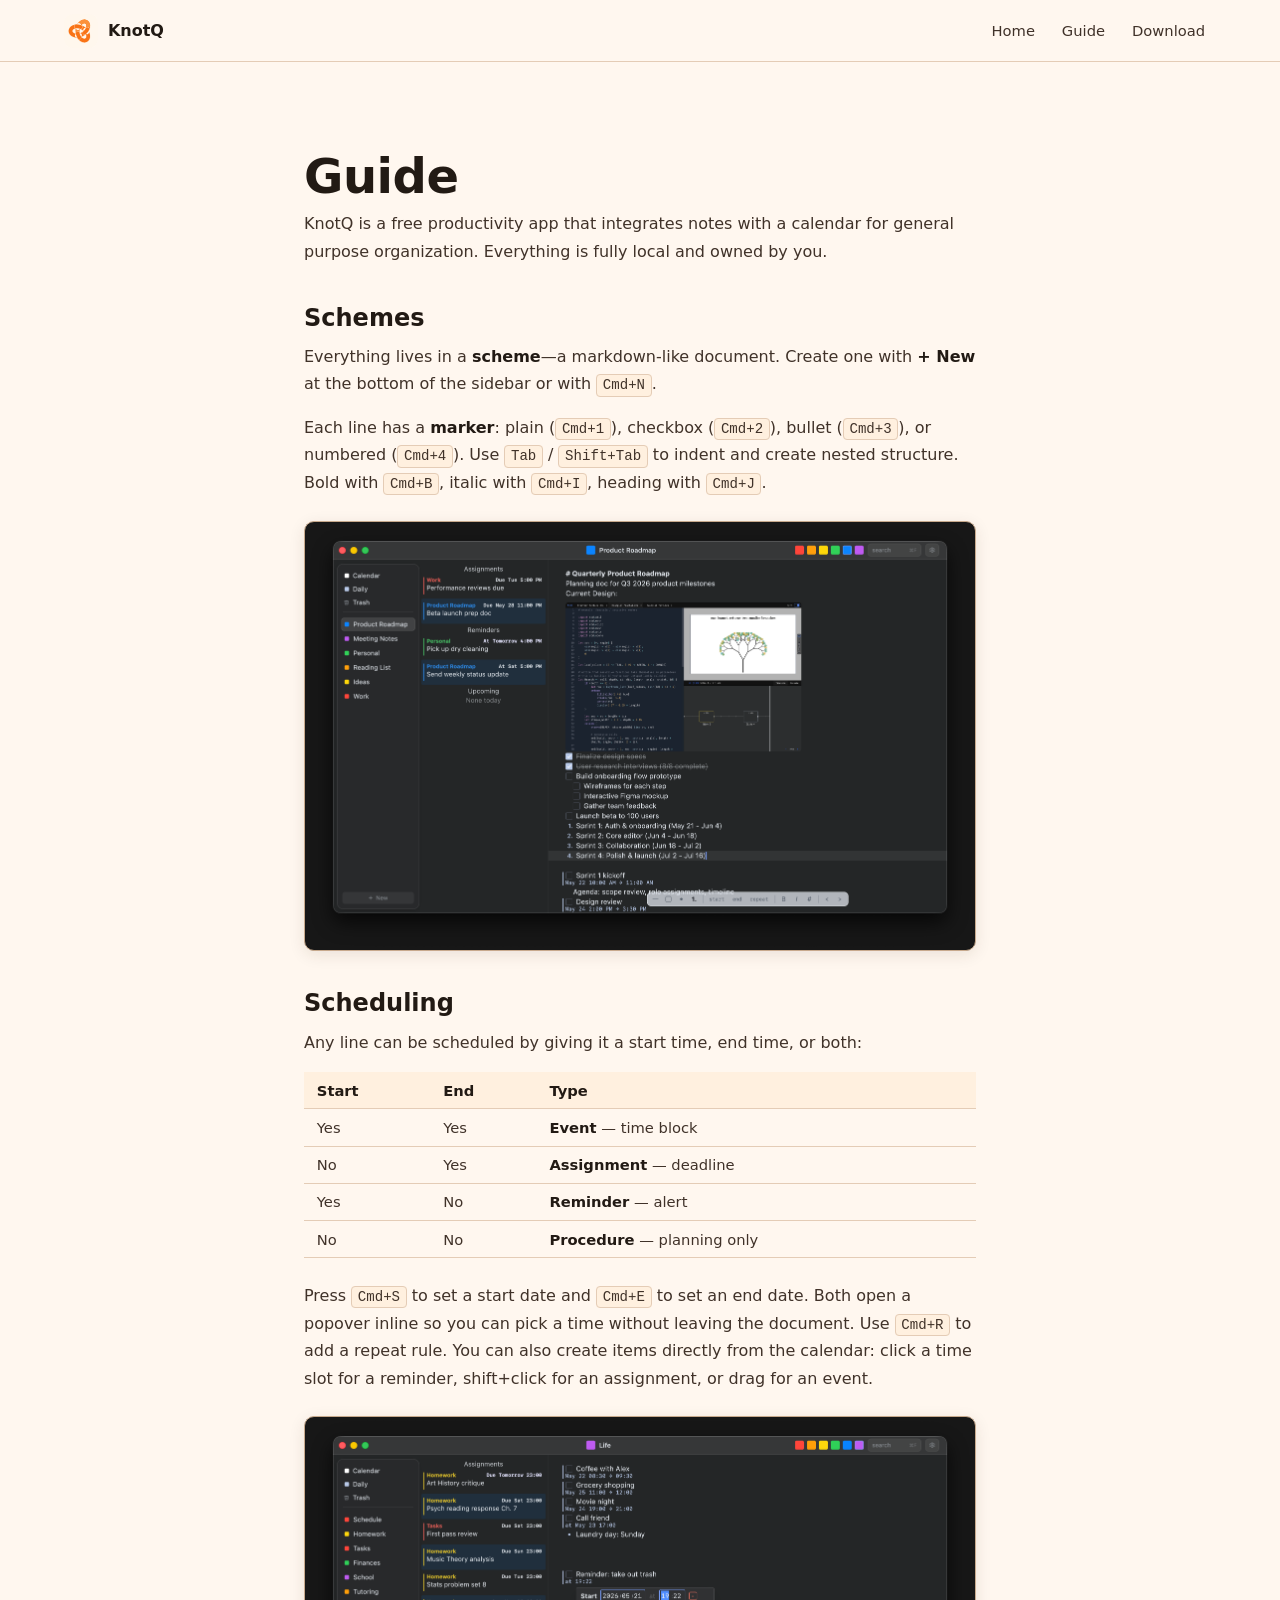
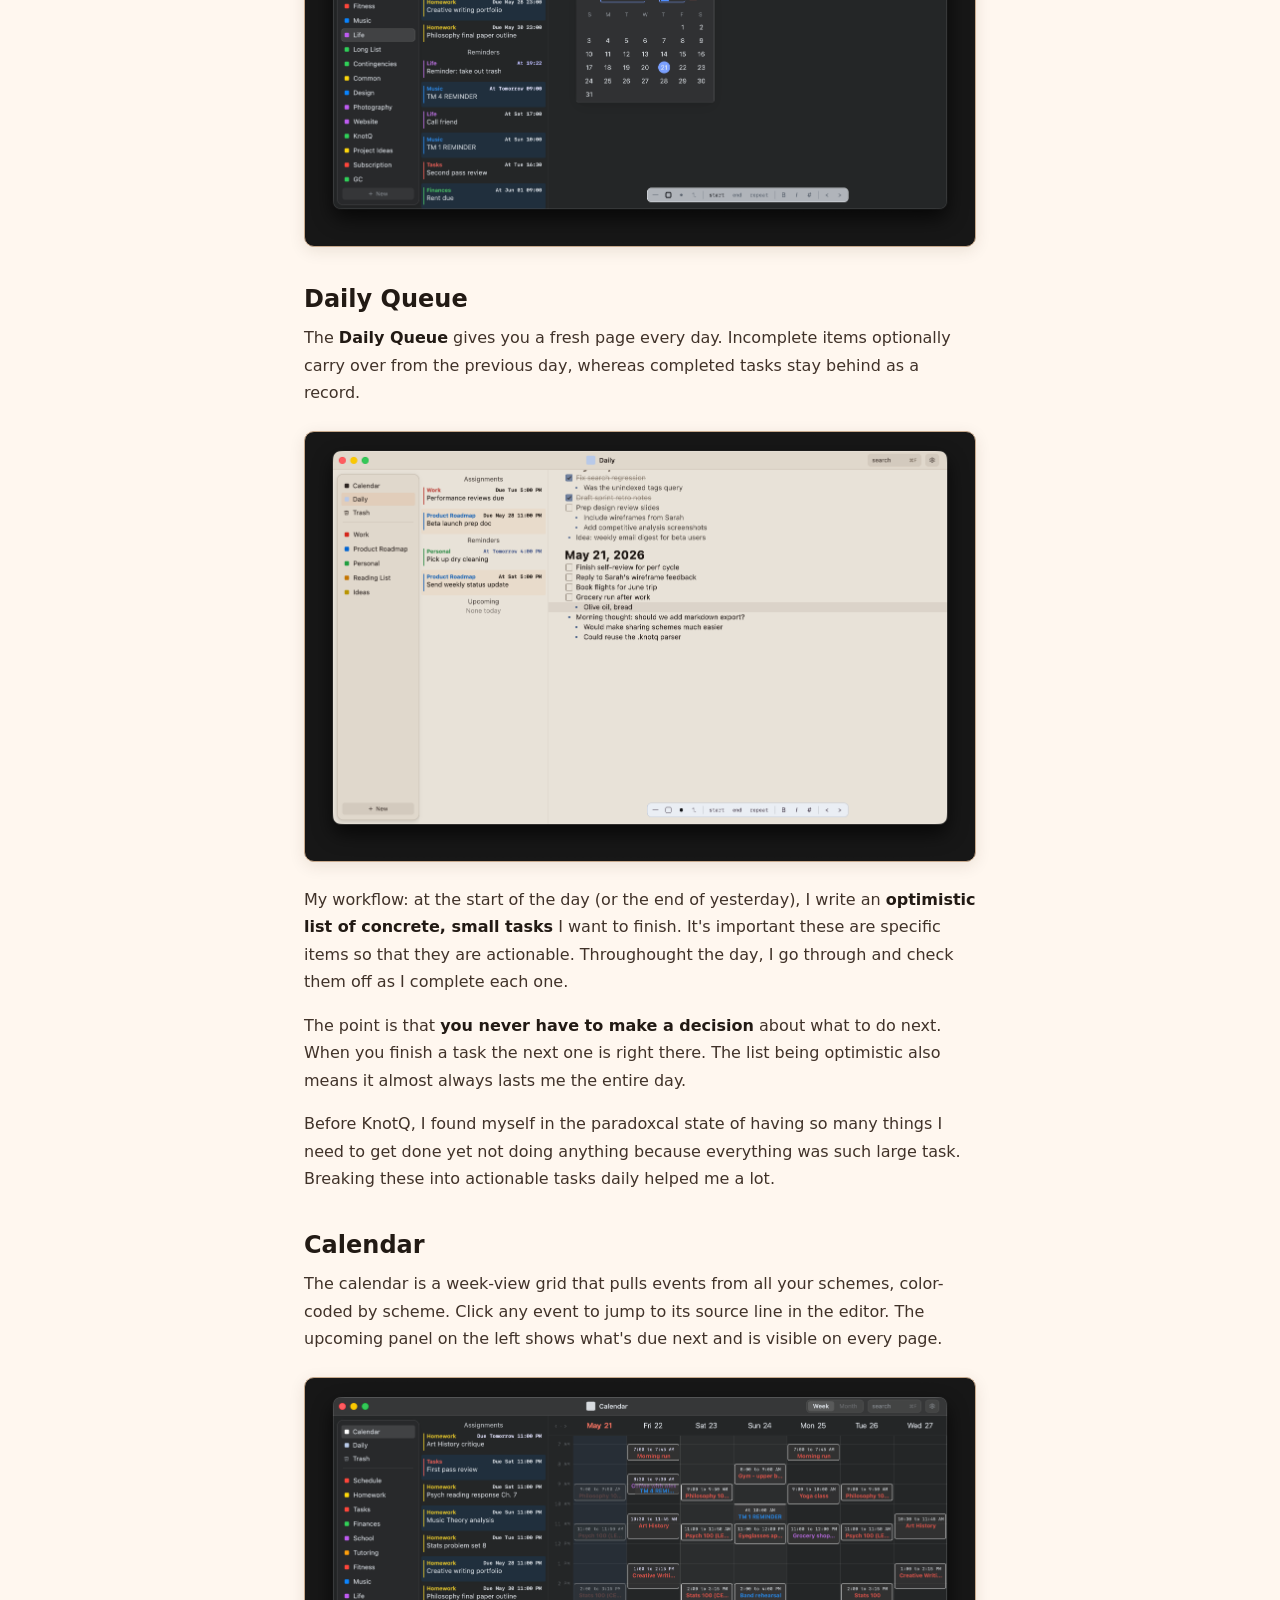
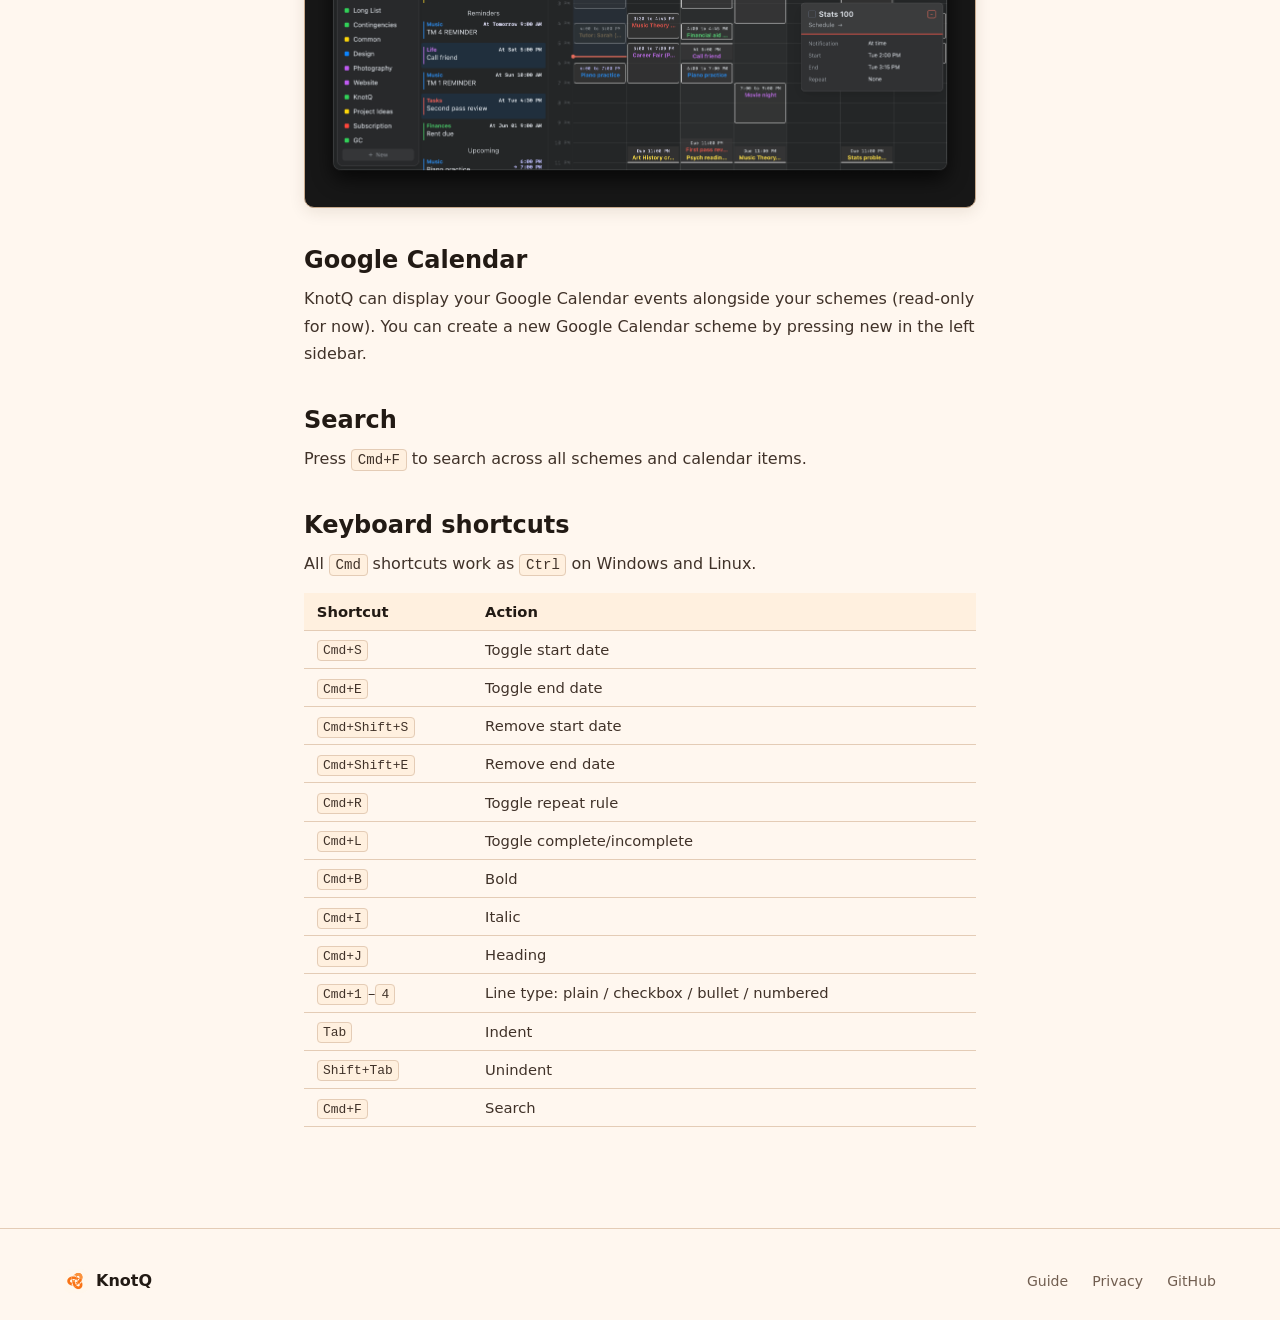
==== guide.html @ 52857f4e "bump privacy" ====
<!doctype html>
<html lang="en">
    <head>
        <meta charset="utf-8">
        <meta name="viewport" content="width=device-width, initial-scale=1">
        <meta name="description" content="Learn how to use KnotQ — schemes, scheduling, the Daily Queue, and workflows that keep you productive.">
        <title>Guide &mdash; KnotQ</title>
        <link rel="icon" type="image/svg+xml" href="/img/knotq-logo.svg">
        <link rel="apple-touch-icon" href="/img/knotq-icon.png">
        <link rel="stylesheet" href="/css/site.css">
    </head>
    <body>
        <header class="topbar">
            <a class="brand" href="/">
                <img src="/img/knotq-logo.svg" alt="">
                <span>KnotQ</span>
            </a>
            <nav class="top-links" aria-label="primary">
                <a href="/">Home</a>
                <a href="/guide.html">Guide</a>
                <a href="/#download">Download</a>
            </nav>
        </header>

        <main class="page-content">
            <h1>Guide</h1>

            <p>KnotQ is a free productivity app that integrates notes with a calendar for general purpose organization. Everything is fully local and owned by you.</p>

            <!-- ─── Schemes ─── -->
            <h2>Schemes</h2>
            <p>Everything lives in a <strong>scheme</strong>&mdash;a markdown-like document. Create one with <strong>+ New</strong> at the bottom of the sidebar or with <code>Cmd+N</code>.</p>
            <p>Each line has a <strong>marker</strong>: plain (<code>Cmd+1</code>), checkbox (<code>Cmd+2</code>), bullet (<code>Cmd+3</code>), or numbered (<code>Cmd+4</code>). Use <code>Tab</code> / <code>Shift+Tab</code> to indent and create nested structure. Bold with <code>Cmd+B</code>, italic with <code>Cmd+I</code>, heading with <code>Cmd+J</code>.</p>

            <div class="guide-screenshot">
                <img src="/img/knotq-editor.png" alt="KnotQ scheme editor showing a document with headings, checkboxes, and nested items.">
            </div>

            <!-- ─── Scheduling ─── -->
            <h2>Scheduling</h2>
            <p>Any line can be scheduled by giving it a start time, end time, or both:</p>

            <table class="task-type-table">
                <thead>
                    <tr><th>Start</th><th>End</th><th>Type</th></tr>
                </thead>
                <tbody>
                    <tr><td>Yes</td><td>Yes</td><td><strong>Event</strong> &mdash; time block</td></tr>
                    <tr><td>No</td><td>Yes</td><td><strong>Assignment</strong> &mdash; deadline</td></tr>
                    <tr><td>Yes</td><td>No</td><td><strong>Reminder</strong> &mdash; alert</td></tr>
                    <tr><td>No</td><td>No</td><td><strong>Procedure</strong> &mdash; planning only</td></tr>
                </tbody>
            </table>

            <p>Press <code>Cmd+S</code> to set a start date and <code>Cmd+E</code> to set an end date. Both open a popover inline so you can pick a time without leaving the document. Use <code>Cmd+R</code> to add a repeat rule. You can also create items directly from the calendar: click a time slot for a reminder, shift+click for an assignment, or drag for an event.</p>

            <div class="guide-screenshot">
                <img src="/img/knotq-date-picker.png" alt="KnotQ date picker popover open on a line in the scheme editor.">
            </div>

            <!-- ─── Daily Queue ─── -->
            <h2>Daily Queue</h2>
            <p>The <strong>Daily Queue</strong> gives you a fresh page every day. Incomplete items optionally carry over from the previous day, whereas completed tasks stay behind as a record.</p>

            <div class="guide-screenshot">
                <img src="/img/knotq-daily.png" alt="KnotQ Daily Queue showing today's task list with carried-over items from yesterday.">
            </div>

            <p>My workflow: at the start of the day (or the end of yesterday), I write an <strong>optimistic list of concrete, small tasks</strong> I want to finish. It's important these are specific items so that they are actionable. Throughought the day, I go through and check them off as I complete each one.</p>

            <p>The point is that <strong>you never have to make a decision</strong> about what to do next. When you finish a task the next one is right there. The list being optimistic also means it almost always lasts me the entire day.
            </p>

            <p> Before KnotQ, I found myself in the paradoxcal state of having so many things I need to get done yet not doing anything because everything was such large task. Breaking these into actionable tasks daily helped me a lot. </p>

            <!-- ─── Calendar ─── -->
            <h2>Calendar</h2>
            <p>The calendar is a week-view grid that pulls events from all your schemes, color-coded by scheme. Click any event to jump to its source line in the editor. The upcoming panel on the left shows what's due next and is visible on every page.</p>

            <div class="guide-screenshot">
                <img src="/img/knotq-calendar.png" alt="KnotQ weekly calendar with events, assignments, and reminders from multiple schemes.">
            </div>


            <!-- ─── Google Calendar ─── -->
            <h2>Google Calendar</h2>
            <p>KnotQ can display your Google Calendar events alongside your schemes (read-only for now). You can create a new Google Calendar scheme by pressing new in the left sidebar.</p>

            <!-- ─── Search ─── -->
            <h2>Search</h2>
            <p>Press <code>Cmd+F</code> to search across all schemes and calendar items.</p>

            <!-- ─── Keyboard shortcuts ─── -->
            <h2>Keyboard shortcuts</h2>
            <p>All <code>Cmd</code> shortcuts work as <code>Ctrl</code> on Windows and Linux.</p>
            <table class="task-type-table">
                <thead>
                    <tr><th>Shortcut</th><th>Action</th></tr>
                </thead>
                <tbody>
                    <tr><td><code>Cmd+S</code></td><td>Toggle start date</td></tr>
                    <tr><td><code>Cmd+E</code></td><td>Toggle end date</td></tr>
                    <tr><td><code>Cmd+Shift+S</code></td><td>Remove start date</td></tr>
                    <tr><td><code>Cmd+Shift+E</code></td><td>Remove end date</td></tr>
                    <tr><td><code>Cmd+R</code></td><td>Toggle repeat rule</td></tr>
                    <tr><td><code>Cmd+L</code></td><td>Toggle complete/incomplete</td></tr>
                    <tr><td><code>Cmd+B</code></td><td>Bold</td></tr>
                    <tr><td><code>Cmd+I</code></td><td>Italic</td></tr>
                    <tr><td><code>Cmd+J</code></td><td>Heading</td></tr>
                    <tr><td><code>Cmd+1</code>&ndash;<code>4</code></td><td>Line type: plain / checkbox / bullet / numbered</td></tr>
                    <tr><td><code>Tab</code></td><td>Indent</td></tr>
                    <tr><td><code>Shift+Tab</code></td><td>Unindent</td></tr>
                    <tr><td><code>Cmd+F</code></td><td>Search</td></tr>
                </tbody>
            </table>
        </main>

        <footer class="site-footer">
            <div class="footer-brand">
                <img src="/img/knotq-logo.svg" alt="">
                <span>KnotQ</span>
            </div>
            <nav class="footer-links">
                <a href="/guide.html">Guide</a>
                <a href="/privacy.html">Privacy</a>
                <a href="https://github.com/knotq-app/knotq-app">GitHub</a>
            </nav>
        </footer>
    </body>
</html>
---- css/site.css ----
:root {
  color-scheme: light;
  --bg: #fff7ef;
  --paper: #ffffff;
  --warm: #fff0df;
  --warm-2: #f5dfc9;
  --ink: #221a14;
  --text: #403229;
  --muted: #715e50;
  --line: #e4ccb6;
  --line-strong: #c7a98c;
  --accent: #e66f1f;
  --accent-dark: #b94e12;
  --accent-light: #f4a66a;
  --blue: #315f9e;
  --green: #2e7f58;
  --purple: #7653a6;
  --red: #b84433;
  --shadow: 0 28px 80px rgba(61, 36, 18, 0.18);
  --shadow-sm: 0 4px 16px rgba(61, 36, 18, 0.10);
  --sans: Inter, ui-sans-serif, system-ui, -apple-system, BlinkMacSystemFont, "Segoe UI", sans-serif;
  --mono: "SF Mono", "IBM Plex Mono", Consolas, monospace;
  --max-w: 1200px;
  --gutter: clamp(1.25rem, 5vw, 5rem);
}

* {
  box-sizing: border-box;
  margin: 0;
  padding: 0;
}

html {
  background: var(--bg);
  color: var(--ink);
  font-family: var(--sans);
  font-size: 16px;
  scroll-padding-top: 80px;
  scroll-behavior: smooth;
  -webkit-font-smoothing: antialiased;
}

body {
  min-height: 100vh;
  background: var(--bg);
}

a { color: inherit; text-decoration: none; }
img { display: block; max-width: 100%; }

/* ─── Topbar ─── */
.topbar {
  position: sticky;
  top: 0;
  z-index: 20;
  display: flex;
  align-items: center;
  min-height: 62px;
  gap: 1rem;
  padding: 0 var(--gutter);
  background: rgba(255, 247, 239, 0.92);
  border-bottom: 1px solid var(--line);
  backdrop-filter: blur(16px);
  max-width: 100%;
}

.brand {
  display: flex;
  align-items: center;
  gap: 0.62rem;
  color: var(--ink);
  font-weight: 760;
  margin-right: auto;
}

.brand img {
  width: 34px;
  height: 34px;
  border-radius: 9px;
}

.top-links {
  display: flex;
  align-items: center;
  gap: 0.32rem;
}

.top-links a,
.github-link {
  border-radius: 5px;
  padding: 0.44rem 0.68rem;
  color: var(--text);
  font-size: 0.92rem;
  transition: background 0.15s, color 0.15s;
}

.top-links a:hover,
.github-link:hover {
  background: var(--warm);
  color: var(--accent-dark);
}

.github-link {
  display: flex;
  align-items: center;
  gap: 0.4rem;
  margin-left: 0.5rem;
}

/* ─── Shared ─── */
.eyebrow {
  color: var(--accent-dark);
  font-family: var(--mono);
  font-size: 0.76rem;
  font-weight: 760;
  letter-spacing: 0.08em;
  text-transform: uppercase;
}

h1 {
  margin-top: 0.68rem;
  color: var(--ink);
  font-size: clamp(2.4rem, 5vw, 3.6rem);
  font-weight: 760;
  line-height: 1.05;
  letter-spacing: -0.01em;
}

h2 {
  color: var(--ink);
  font-size: clamp(1.72rem, 3.2vw, 2.8rem);
  font-weight: 760;
  line-height: 1.06;
}

h3 {
  color: var(--ink);
  font-size: 1.08rem;
  line-height: 1.15;
}

p.lead {
  margin-top: 1.5rem;
  color: var(--text);
  font-size: clamp(1.12rem, 1.8vw, 1.4rem);
  font-weight: 500;
  line-height: 1.45;
}

p.support {
  margin-top: 1rem;
  color: var(--muted);
  font-size: 1rem;
  line-height: 1.68;
}

.section-desc {
  margin-top: 1rem;
  color: var(--text);
  line-height: 1.68;
  max-width: 640px;
}

.primary-action,
.secondary-action {
  display: inline-flex;
  align-items: center;
  justify-content: center;
  min-height: 44px;
  border-radius: 6px;
  padding: 0 1.2rem;
  font-weight: 720;
  font-size: 0.95rem;
  transition: background 0.15s, border-color 0.15s, color 0.15s;
}

.primary-action {
  background: var(--accent);
  color: #fffaf4;
}

.primary-action:hover {
  background: var(--accent-dark);
}

.secondary-action {
  border: 1px solid var(--line-strong);
  background: rgba(255, 255, 255, 0.72);
  color: var(--ink);
}

.secondary-action:hover {
  border-color: var(--accent);
  color: var(--accent-dark);
}

/* ─── Hero ─── */
.hero {
  display: grid;
  grid-template-columns: minmax(0, 0.72fr) minmax(500px, 1.28fr);
  gap: clamp(2rem, 4.5vw, 5rem);
  align-items: center;
  min-height: calc(100vh - 62px);
  padding: clamp(4rem, 8vw, 7rem) var(--gutter) 4rem;
  max-width: 1600px;
  margin: 0 auto;
}

.hero-copy { max-width: 560px; }

.hero-actions {
  display: flex;
  flex-wrap: wrap;
  gap: 0.75rem;
  margin-top: 2rem;
}

.download-status {
  margin-top: 0.74rem;
  min-height: 1.3rem;
  color: var(--muted);
  font-size: 0.86rem;
}

.product-shot {
  overflow: hidden;
}

.product-shot img {
  width: 100%;
  height: 100%;
  object-fit: cover;
}

/* ─── Features (pitch) ─── */
.pitch {
  padding: clamp(4rem, 7vw, 7rem) var(--gutter);
  border-top: 1px solid var(--line);
  background: #fffdf9;
}

.pitch-header {
  max-width: 680px;
  margin-bottom: clamp(2rem, 4vw, 3.5rem);
}

.pitch-header h2 { margin-top: 0.72rem; }

.pitch-grid {
  display: grid;
  grid-template-columns: repeat(3, minmax(0, 1fr));
  gap: 1px;
  overflow: hidden;
  border: 1px solid var(--line);
  border-radius: 10px;
  background: var(--line);
  max-width: var(--max-w);
}

.pitch-grid article {
  padding: clamp(1.5rem, 2.5vw, 2.4rem);
  background: #fff8f0;
}

.pitch-grid .num {
  display: inline-flex;
  margin-bottom: 1.2rem;
  color: var(--accent-dark);
  font-family: var(--mono);
  font-size: 0.78rem;
  font-weight: 760;
}

.pitch-grid h3 { margin-bottom: 0.7rem; }

.pitch-grid p {
  color: var(--text);
  line-height: 1.58;
  font-size: 0.95rem;
}

/* ─── Screenshots gallery ─── */
.screens {
  padding: clamp(4rem, 7vw, 7rem) var(--gutter);
  background: var(--bg);
  border-top: 1px solid var(--line);
}

.screens-header {
  max-width: 680px;
  margin-bottom: clamp(2rem, 4vw, 3rem);
}

.screens-header h2 { margin-top: 0.72rem; }

.screenshot-grid {
  display: grid;
  gap: clamp(1.5rem, 3vw, 2.5rem);
}

.screenshot-wide {
  overflow: hidden;
  border: 1px solid var(--line-strong);
  border-radius: 10px;
  background: #171717;
  box-shadow: var(--shadow);
}

.screenshot-wide img {
  width: 100%;
  display: block;
}

.screenshot-wide figcaption,
.screenshot-split figure figcaption {
  padding: 0.72rem 1rem;
  background: #211a14;
  color: #fff4e9;
  font-size: 0.88rem;
}

.screenshot-split {
  display: grid;
  grid-template-columns: 1fr 1fr;
  gap: clamp(1.5rem, 3vw, 2.5rem);
  align-items: start;
}

.screenshot-split figure {
  overflow: hidden;
  border: 1px solid var(--line-strong);
  border-radius: 10px;
  box-shadow: var(--shadow);
}

.screenshot-split figure.light-shot {
  background: #f6eadc;
}

.screenshot-split figure.dark-shot {
  background: #171717;
}

.screenshot-split img {
  width: 100%;
  display: block;
}

/* ─── How it works (guide teaser) ─── */
.how-it-works {
  padding: clamp(4rem, 7vw, 7rem) var(--gutter);
  border-top: 1px solid var(--line);
  background: #fffdf9;
}

.how-header {
  max-width: 680px;
  margin-bottom: clamp(2rem, 4vw, 3.5rem);
}

.how-header h2 { margin-top: 0.72rem; }

.how-grid {
  display: grid;
  grid-template-columns: repeat(2, minmax(0, 1fr));
  gap: clamp(1.2rem, 2.5vw, 2rem);
  max-width: var(--max-w);
}

.how-card {
  padding: clamp(1.4rem, 2.5vw, 2rem);
  border: 1px solid var(--line);
  border-radius: 10px;
  background: var(--paper);
}

.how-card .step {
  display: inline-flex;
  align-items: center;
  justify-content: center;
  width: 28px;
  height: 28px;
  border-radius: 50%;
  background: var(--accent);
  color: #fff;
  font-size: 0.82rem;
  font-weight: 760;
  margin-bottom: 0.9rem;
}

.how-card h3 { margin-bottom: 0.5rem; }

.how-card p {
  color: var(--text);
  line-height: 1.6;
  font-size: 0.95rem;
}

.how-cta {
  margin-top: 2rem;
}

/* ─── Download ─── */
.download-band {
  padding: clamp(4rem, 6vw, 6rem) var(--gutter);
  border-top: 1px solid var(--line);
  background: var(--warm);
}

.download-inner {
  max-width: var(--max-w);
  display: grid;
  grid-template-columns: minmax(0, 1fr) auto;
  gap: 2rem;
  align-items: center;
}

.download-inner h2 { margin-top: 0.72rem; }

.download-inner p:not(.eyebrow) {
  margin-top: 0.75rem;
  color: var(--text);
  line-height: 1.6;
}

.download-actions {
  display: flex;
  flex-direction: column;
  align-items: flex-end;
  gap: 0.72rem;
}

.download-links {
  display: flex;
  flex-wrap: wrap;
  gap: 0.8rem;
  justify-content: flex-end;
  color: var(--text);
  font-size: 0.88rem;
}

.download-links a {
  border-bottom: 1px solid var(--line-strong);
  transition: color 0.15s, border-color 0.15s;
}

.download-links a:hover {
  color: var(--accent-dark);
  border-color: var(--accent);
}

.download-links a[aria-disabled="true"] {
  color: var(--muted);
}

.platform-grid {
  display: grid;
  grid-template-columns: repeat(3, 1fr);
  gap: 1rem;
  margin-top: 2rem;
  max-width: 680px;
}

.platform-card {
  padding: 1.2rem;
  border: 1px solid var(--line);
  border-radius: 8px;
  background: rgba(255,255,255,0.6);
}

.platform-card h3 {
  font-size: 1rem;
  margin-bottom: 0.4rem;
}

.platform-card p {
  color: var(--muted);
  font-size: 0.85rem;
  line-height: 1.5;
}

.platform-card .coming-soon {
  display: inline-block;
  margin-top: 0.5rem;
  color: var(--accent);
  font-size: 0.82rem;
  font-weight: 600;
}

/* ─── Footer ─── */
.site-footer {
  padding: 2.5rem var(--gutter);
  border-top: 1px solid var(--line);
  background: var(--bg);
  display: flex;
  align-items: center;
  justify-content: space-between;
  gap: 1rem;
}

.footer-brand {
  display: flex;
  align-items: center;
  gap: 0.5rem;
  font-weight: 700;
  color: var(--ink);
}

.footer-brand img {
  width: 24px;
  height: 24px;
  border-radius: 6px;
}

.footer-links {
  display: flex;
  gap: 1.5rem;
}

.footer-links a {
  color: var(--muted);
  font-size: 0.88rem;
  transition: color 0.15s;
}

.footer-links a:hover {
  color: var(--accent-dark);
}

/* ─── Feature blocks ─── */
.features {
  border-top: 1px solid var(--line);
}

.feature-block {
  display: grid;
  grid-template-columns: 1fr 1fr;
  align-items: center;
  max-width: 1400px;
  margin: 0 auto;
  padding: clamp(4rem, 7vw, 7rem) var(--gutter);
  gap: clamp(3rem, 6vw, 7rem);
  border-bottom: 1px solid var(--line);
}

.feature-block--flip {
  direction: rtl;
  background: #fffdf9;
}

.feature-block--flip > * {
  direction: ltr;
}

.feature-shot {
  overflow: hidden;
  flex-shrink: 0;
}

.feature-shot img {
  width: 100%;
  display: block;
}

.feature-text {
  max-width: 480px;
}

.feature-text h2 {
  margin-top: 0.72rem;
  margin-bottom: 1rem;
}

.feature-text p {
  color: var(--text);
  line-height: 1.68;
}

.feature-text kbd {
  font-family: var(--mono);
  font-size: 0.82em;
  background: var(--warm);
  border: 1px solid var(--line-strong);
  border-radius: 4px;
  padding: 0.1em 0.4em;
}

/* task type mini-list inside feature block */
.task-mini {
  margin-top: 1.5rem;
  display: flex;
  flex-direction: column;
  gap: 0.55rem;
}

.task-row {
  display: flex;
  align-items: center;
  gap: 0.6rem;
  font-size: 0.92rem;
}

.tt-dot {
  width: 10px;
  height: 10px;
  border-radius: 50%;
  flex-shrink: 0;
}

.tt-event   { background: var(--purple); }
.tt-assign  { background: var(--blue); }
.tt-remind  { background: var(--green); }
.tt-proc    { background: var(--line-strong); }

.tt-name {
  font-weight: 660;
  color: var(--ink);
  min-width: 90px;
}

.tt-def {
  color: var(--muted);
}

/* ─── Interior pages ─── */
.page-content {
  max-width: 800px;
  margin: 0 auto;
  padding: clamp(3rem, 6vw, 5rem) var(--gutter);
}

.page-content h1 {
  font-size: clamp(2rem, 4vw, 3rem);
  line-height: 1.1;
  margin-bottom: 0.5rem;
}

.page-content .page-subtitle {
  color: var(--muted);
  font-size: 1rem;
  margin-bottom: 2.5rem;
}

.page-content h2 {
  font-size: 1.5rem;
  margin-top: 2.5rem;
  margin-bottom: 0.75rem;
}

.page-content h3 {
  font-size: 1.15rem;
  margin-top: 1.8rem;
  margin-bottom: 0.5rem;
}

.page-content p {
  color: var(--text);
  line-height: 1.72;
  margin-bottom: 1rem;
}

.page-content ul,
.page-content ol {
  color: var(--text);
  line-height: 1.72;
  margin-bottom: 1rem;
  padding-left: 1.5rem;
}

.page-content li {
  margin-bottom: 0.4rem;
}

.page-content code {
  font-family: var(--mono);
  font-size: 0.88em;
  background: var(--warm);
  border: 1px solid var(--line);
  border-radius: 4px;
  padding: 0.15em 0.4em;
}

.page-content strong {
  font-weight: 660;
  color: var(--ink);
}

.page-content .info-box {
  padding: 1rem 1.2rem;
  border-left: 3px solid var(--accent);
  background: var(--warm);
  border-radius: 0 6px 6px 0;
  margin-bottom: 1.5rem;
}

.page-content .info-box p {
  margin-bottom: 0;
  color: var(--text);
}

/* Guide-specific: task type table */
.task-type-table {
  width: 100%;
  border-collapse: collapse;
  margin-bottom: 1.5rem;
  font-size: 0.92rem;
}

.task-type-table th,
.task-type-table td {
  padding: 0.6rem 0.8rem;
  text-align: left;
  border-bottom: 1px solid var(--line);
}

.task-type-table th {
  background: var(--warm);
  font-weight: 660;
  color: var(--ink);
}

.task-type-table td {
  color: var(--text);
}

/* Guide screenshot inline */
.guide-screenshot {
  margin: 1.5rem 0;
  border: 1px solid var(--line-strong);
  border-radius: 10px;
  overflow: hidden;
  background: #171717;
  box-shadow: var(--shadow-sm);
}

.guide-screenshot img {
  width: 100%;
  display: block;
}

/* ─── Responsive ─── */
@media (max-width: 1020px) {
  .hero {
    grid-template-columns: 1fr;
    min-height: 0;
    padding-top: 3rem;
  }

  .hero-copy { max-width: 100%; }

  .feature-block,
  .feature-block--flip {
    grid-template-columns: 1fr;
    direction: ltr;
  }

  .feature-text { max-width: 100%; }

  .pitch-grid {
    grid-template-columns: 1fr;
  }

  .screenshot-split {
    grid-template-columns: 1fr;
  }

  .how-grid {
    grid-template-columns: 1fr;
  }

  .download-inner {
    grid-template-columns: 1fr;
  }

  .download-actions {
    align-items: flex-start;
  }

  .platform-grid {
    grid-template-columns: 1fr;
  }

  .top-links { display: none; }
}

@media (max-width: 680px) {
  h1 { font-size: 2.2rem; }

  .product-shot,
  .screenshot-wide,
  .screenshot-split figure {
    margin-inline: -0.75rem;
    border-left: none;
    border-right: none;
    border-radius: 0;
  }

  .site-footer {
    flex-direction: column;
    text-align: center;
  }
}
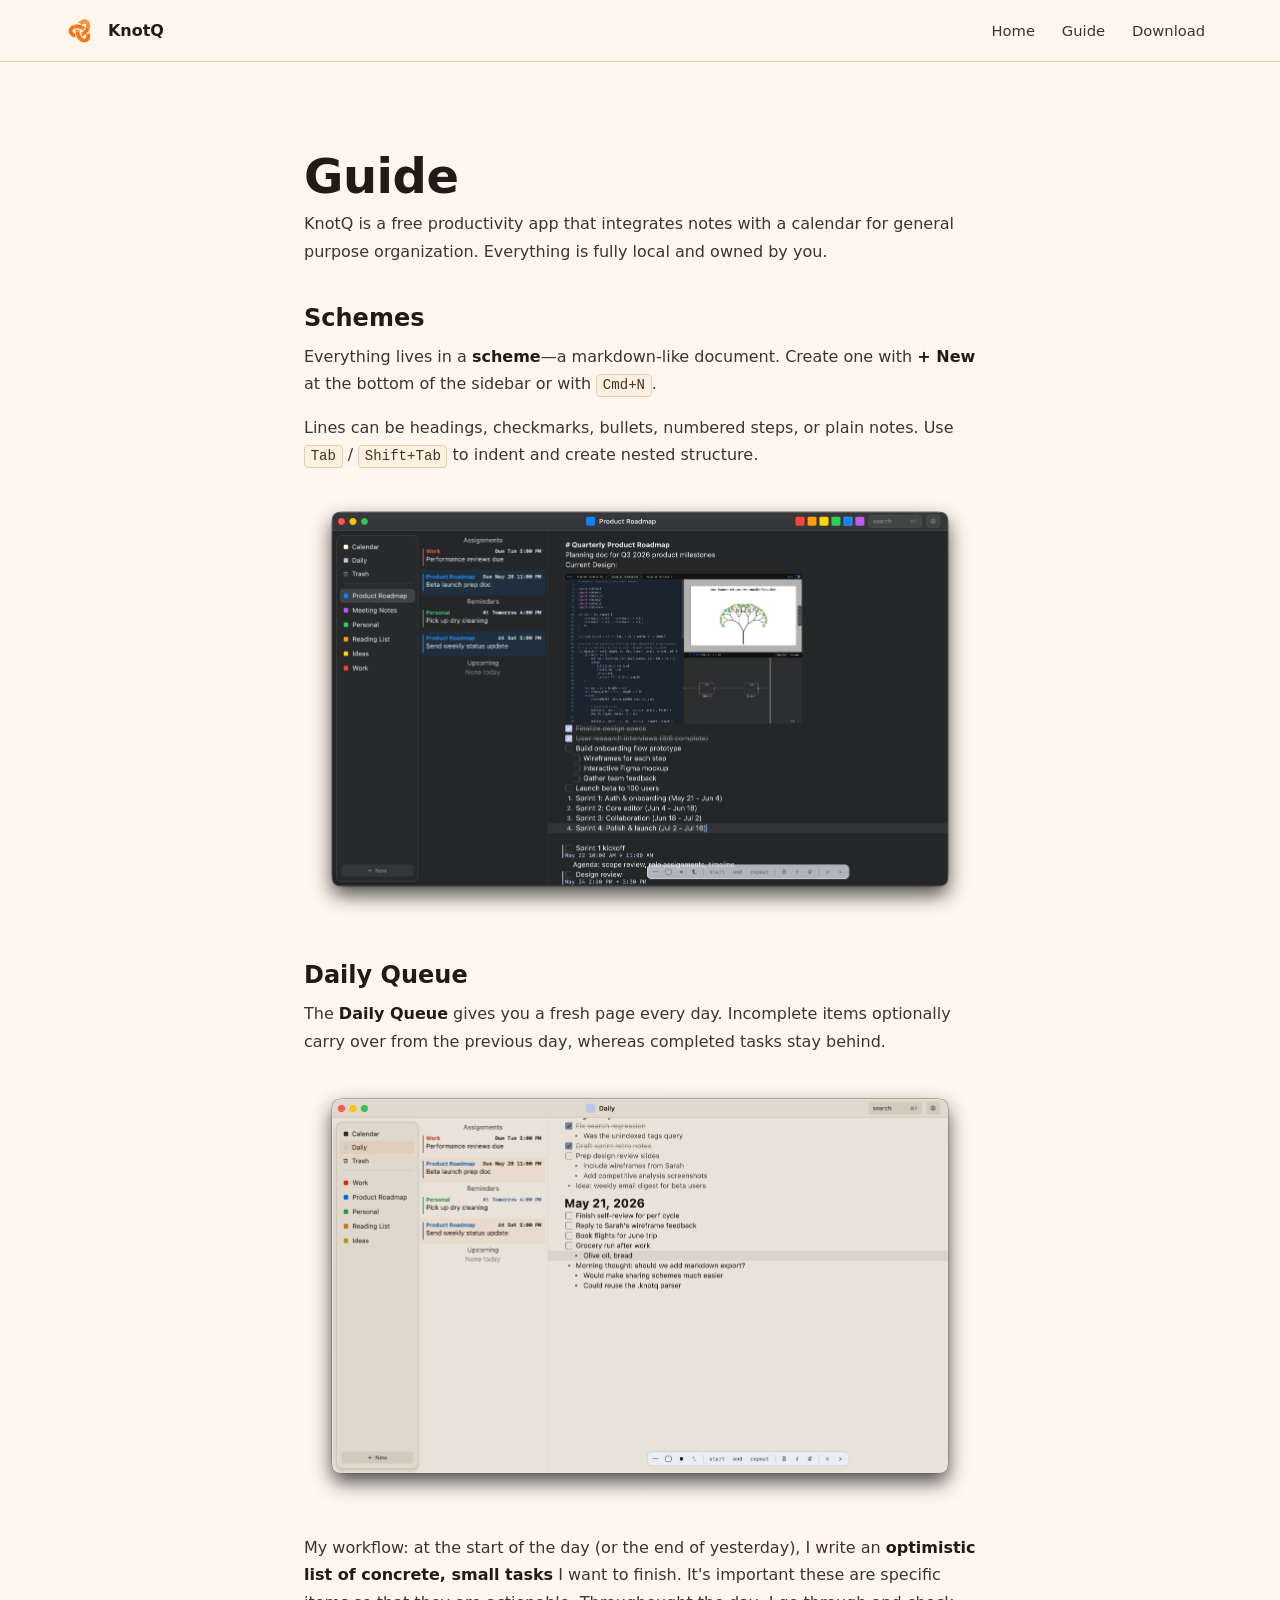
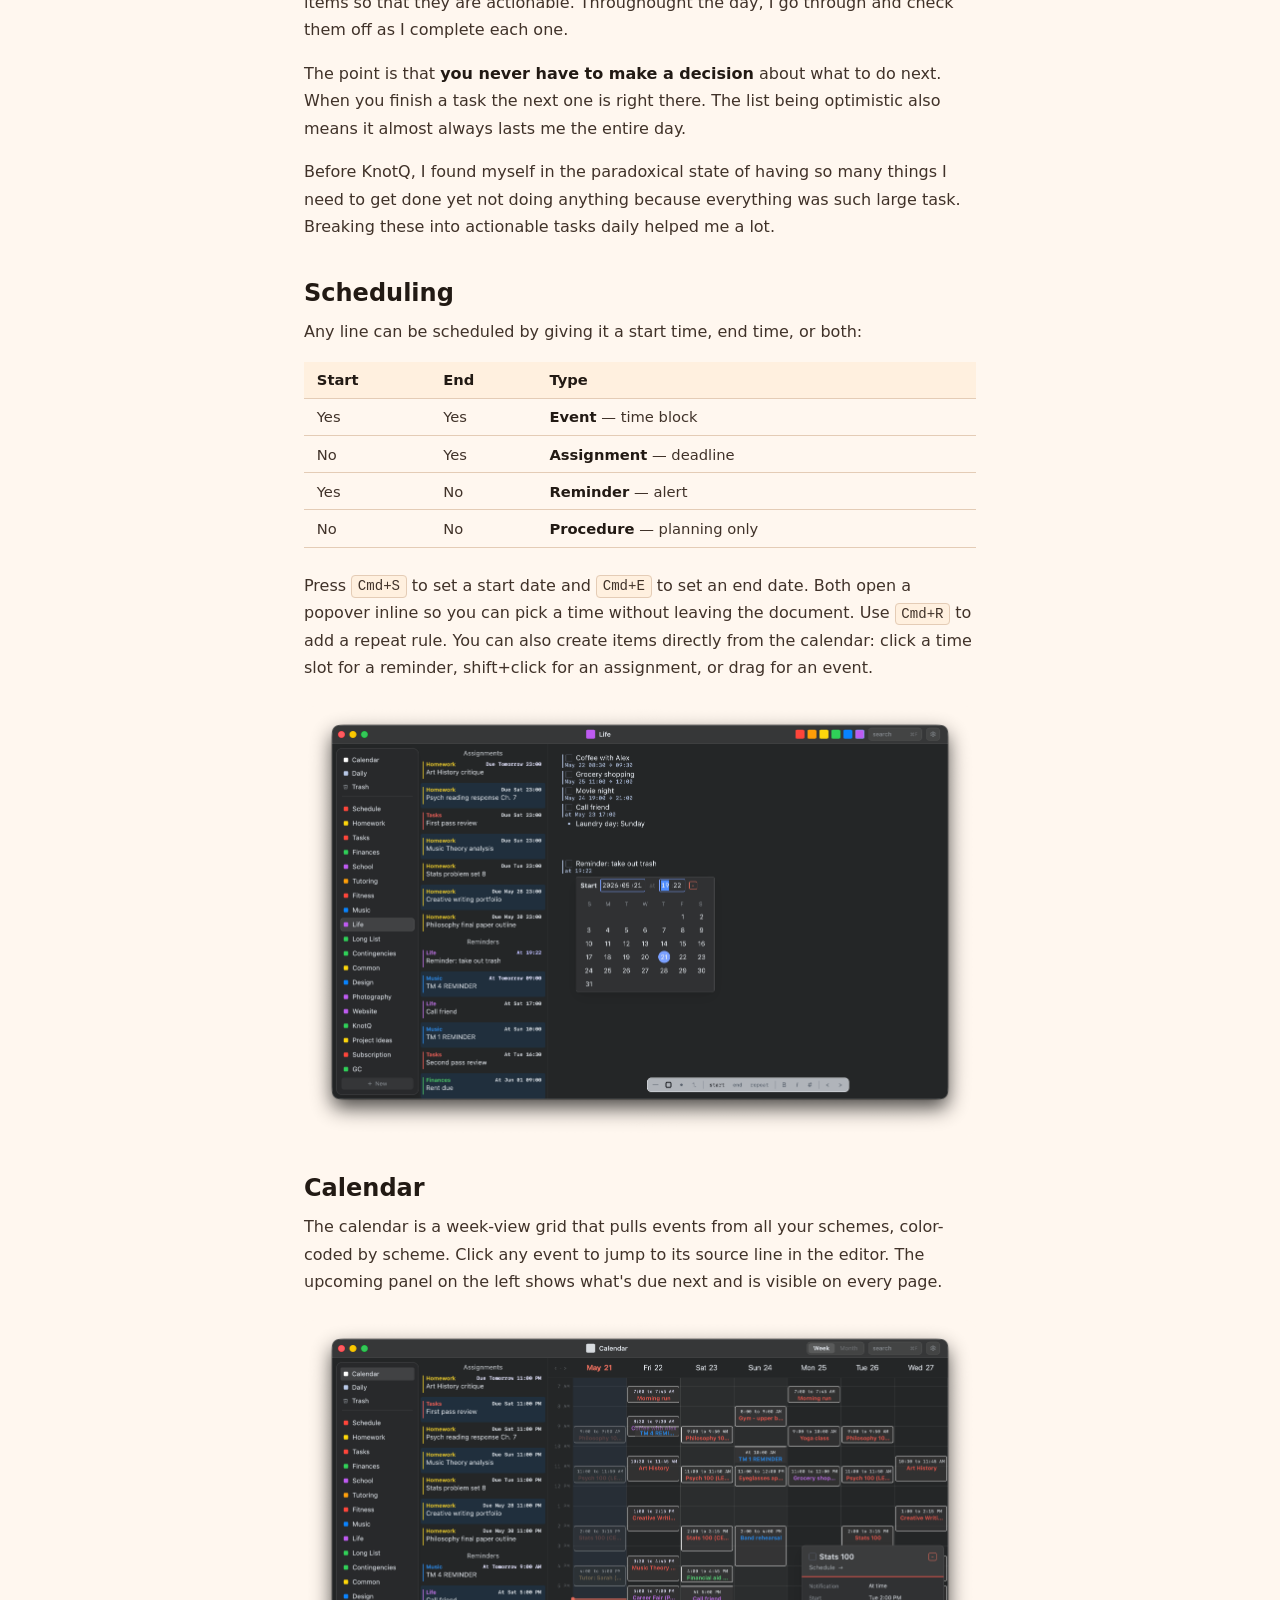
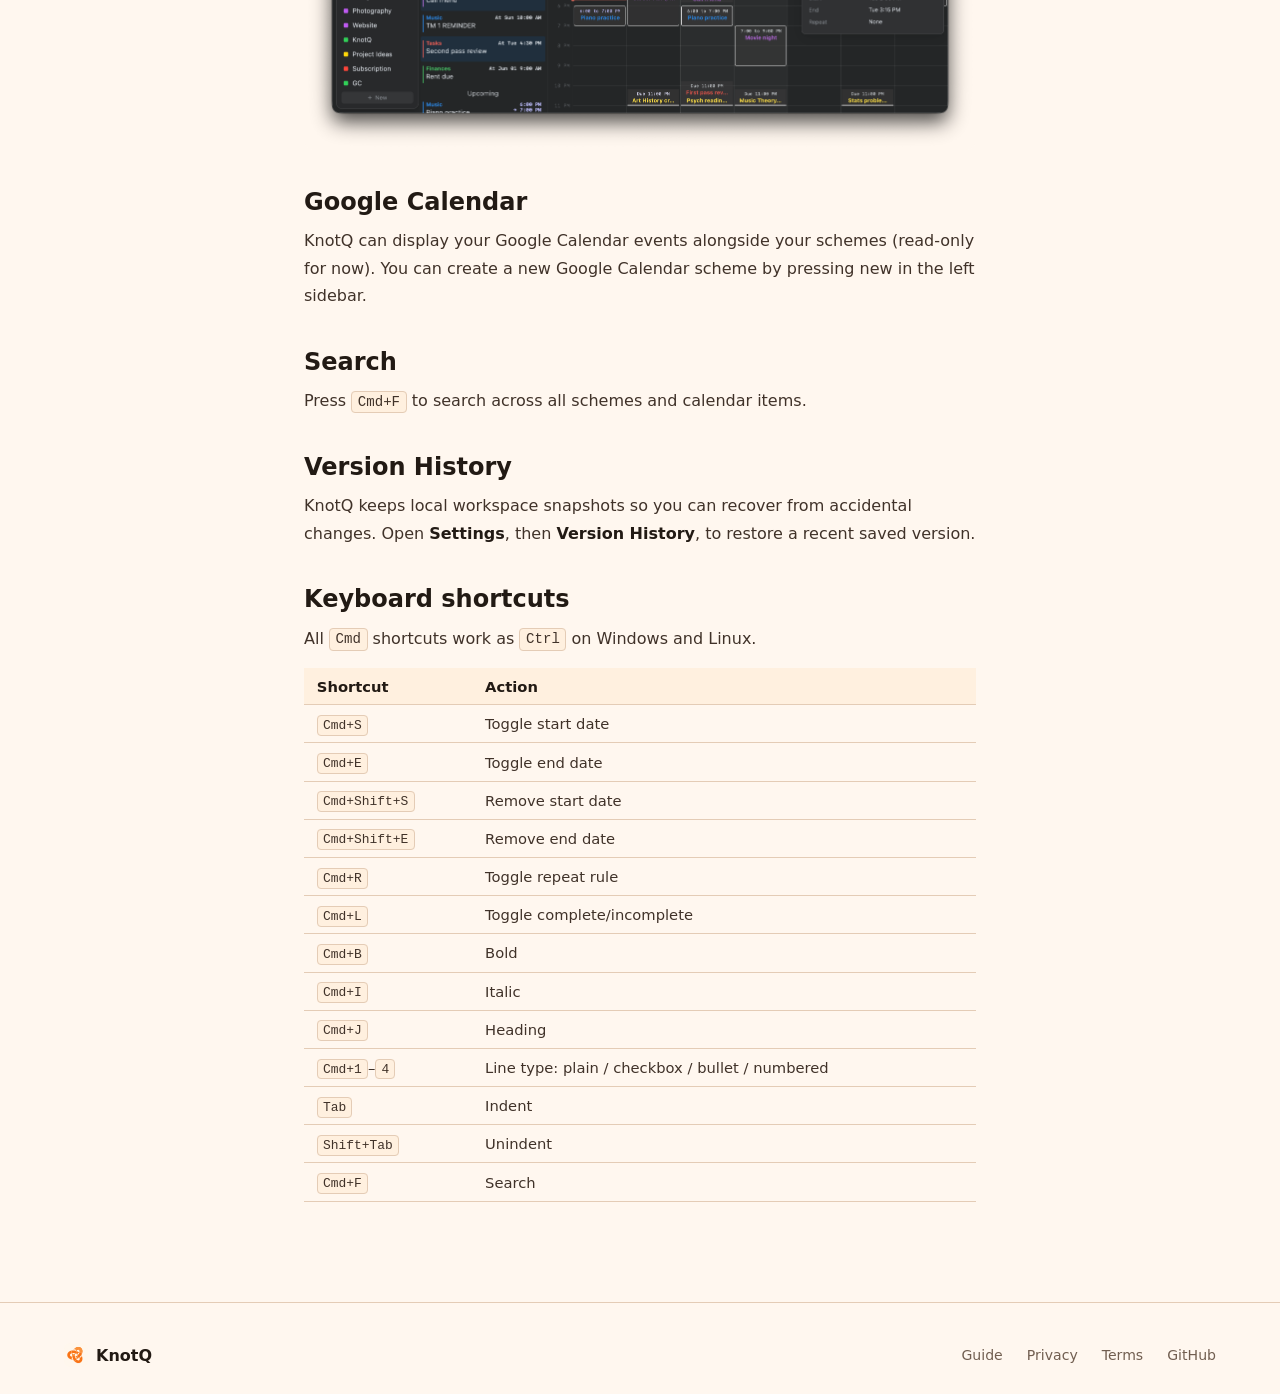
==== commit 4e2c64f3: "Add terms" ====
--- a/guide.html
+++ b/guide.html
@@ -30,11 +30,26 @@
             <!-- ─── Schemes ─── -->
             <h2>Schemes</h2>
             <p>Everything lives in a <strong>scheme</strong>&mdash;a markdown-like document. Create one with <strong>+ New</strong> at the bottom of the sidebar or with <code>Cmd+N</code>.</p>
-            <p>Each line has a <strong>marker</strong>: plain (<code>Cmd+1</code>), checkbox (<code>Cmd+2</code>), bullet (<code>Cmd+3</code>), or numbered (<code>Cmd+4</code>). Use <code>Tab</code> / <code>Shift+Tab</code> to indent and create nested structure. Bold with <code>Cmd+B</code>, italic with <code>Cmd+I</code>, heading with <code>Cmd+J</code>.</p>
+            <p>Lines can be headings, checkmarks, bullets, numbered steps, or plain notes. Use <code>Tab</code> / <code>Shift+Tab</code> to indent and create nested structure.</p>
 
             <div class="guide-screenshot">
                 <img src="/img/knotq-editor.png" alt="KnotQ scheme editor showing a document with headings, checkboxes, and nested items.">
             </div>
+
+            <!-- ─── Daily Queue ─── -->
+            <h2>Daily Queue</h2>
+            <p>The <strong>Daily Queue</strong> gives you a fresh page every day. Incomplete items optionally carry over from the previous day, whereas completed tasks stay behind.</p>
+
+            <div class="guide-screenshot">
+                <img src="/img/knotq-daily.png" alt="KnotQ Daily Queue showing today's task list with carried-over items from yesterday.">
+            </div>
+
+            <p>My workflow: at the start of the day (or the end of yesterday), I write an <strong>optimistic list of concrete, small tasks</strong> I want to finish. It's important these are specific items so that they are actionable. Throughought the day, I go through and check them off as I complete each one.</p>
+
+            <p>The point is that <strong>you never have to make a decision</strong> about what to do next. When you finish a task the next one is right there. The list being optimistic also means it almost always lasts me the entire day.
+            </p>
+
+            <p> Before KnotQ, I found myself in the paradoxical state of having so many things I need to get done yet not doing anything because everything was such large task. Breaking these into actionable tasks daily helped me a lot. </p>
 
             <!-- ─── Scheduling ─── -->
             <h2>Scheduling</h2>
@@ -58,21 +73,6 @@
                 <img src="/img/knotq-date-picker.png" alt="KnotQ date picker popover open on a line in the scheme editor.">
             </div>
 
-            <!-- ─── Daily Queue ─── -->
-            <h2>Daily Queue</h2>
-            <p>The <strong>Daily Queue</strong> gives you a fresh page every day. Incomplete items optionally carry over from the previous day, whereas completed tasks stay behind as a record.</p>
-
-            <div class="guide-screenshot">
-                <img src="/img/knotq-daily.png" alt="KnotQ Daily Queue showing today's task list with carried-over items from yesterday.">
-            </div>
-
-            <p>My workflow: at the start of the day (or the end of yesterday), I write an <strong>optimistic list of concrete, small tasks</strong> I want to finish. It's important these are specific items so that they are actionable. Throughought the day, I go through and check them off as I complete each one.</p>
-
-            <p>The point is that <strong>you never have to make a decision</strong> about what to do next. When you finish a task the next one is right there. The list being optimistic also means it almost always lasts me the entire day.
-            </p>
-
-            <p> Before KnotQ, I found myself in the paradoxcal state of having so many things I need to get done yet not doing anything because everything was such large task. Breaking these into actionable tasks daily helped me a lot. </p>
-
             <!-- ─── Calendar ─── -->
             <h2>Calendar</h2>
             <p>The calendar is a week-view grid that pulls events from all your schemes, color-coded by scheme. Click any event to jump to its source line in the editor. The upcoming panel on the left shows what's due next and is visible on every page.</p>
@@ -89,6 +89,10 @@
             <!-- ─── Search ─── -->
             <h2>Search</h2>
             <p>Press <code>Cmd+F</code> to search across all schemes and calendar items.</p>
+
+            <!-- ─── Version History ─── -->
+            <h2>Version History</h2>
+            <p>KnotQ keeps local workspace snapshots so you can recover from accidental changes. Open <strong>Settings</strong>, then <strong>Version History</strong>, to restore a recent saved version.</p>
 
             <!-- ─── Keyboard shortcuts ─── -->
             <h2>Keyboard shortcuts</h2>
@@ -123,6 +127,7 @@
             <nav class="footer-links">
                 <a href="/guide.html">Guide</a>
                 <a href="/privacy.html">Privacy</a>
+                <a href="/terms.html">Terms</a>
                 <a href="https://github.com/knotq-app/knotq-app">GitHub</a>
             </nav>
         </footer>
--- a/css/site.css
+++ b/css/site.css
@@ -726,11 +726,9 @@
 /* Guide screenshot inline */
 .guide-screenshot {
   margin: 1.5rem 0;
-  border: 1px solid var(--line-strong);
   border-radius: 10px;
   overflow: hidden;
-  background: #171717;
-  box-shadow: var(--shadow-sm);
+  background: var(--bg);
 }
 
 .guide-screenshot img {
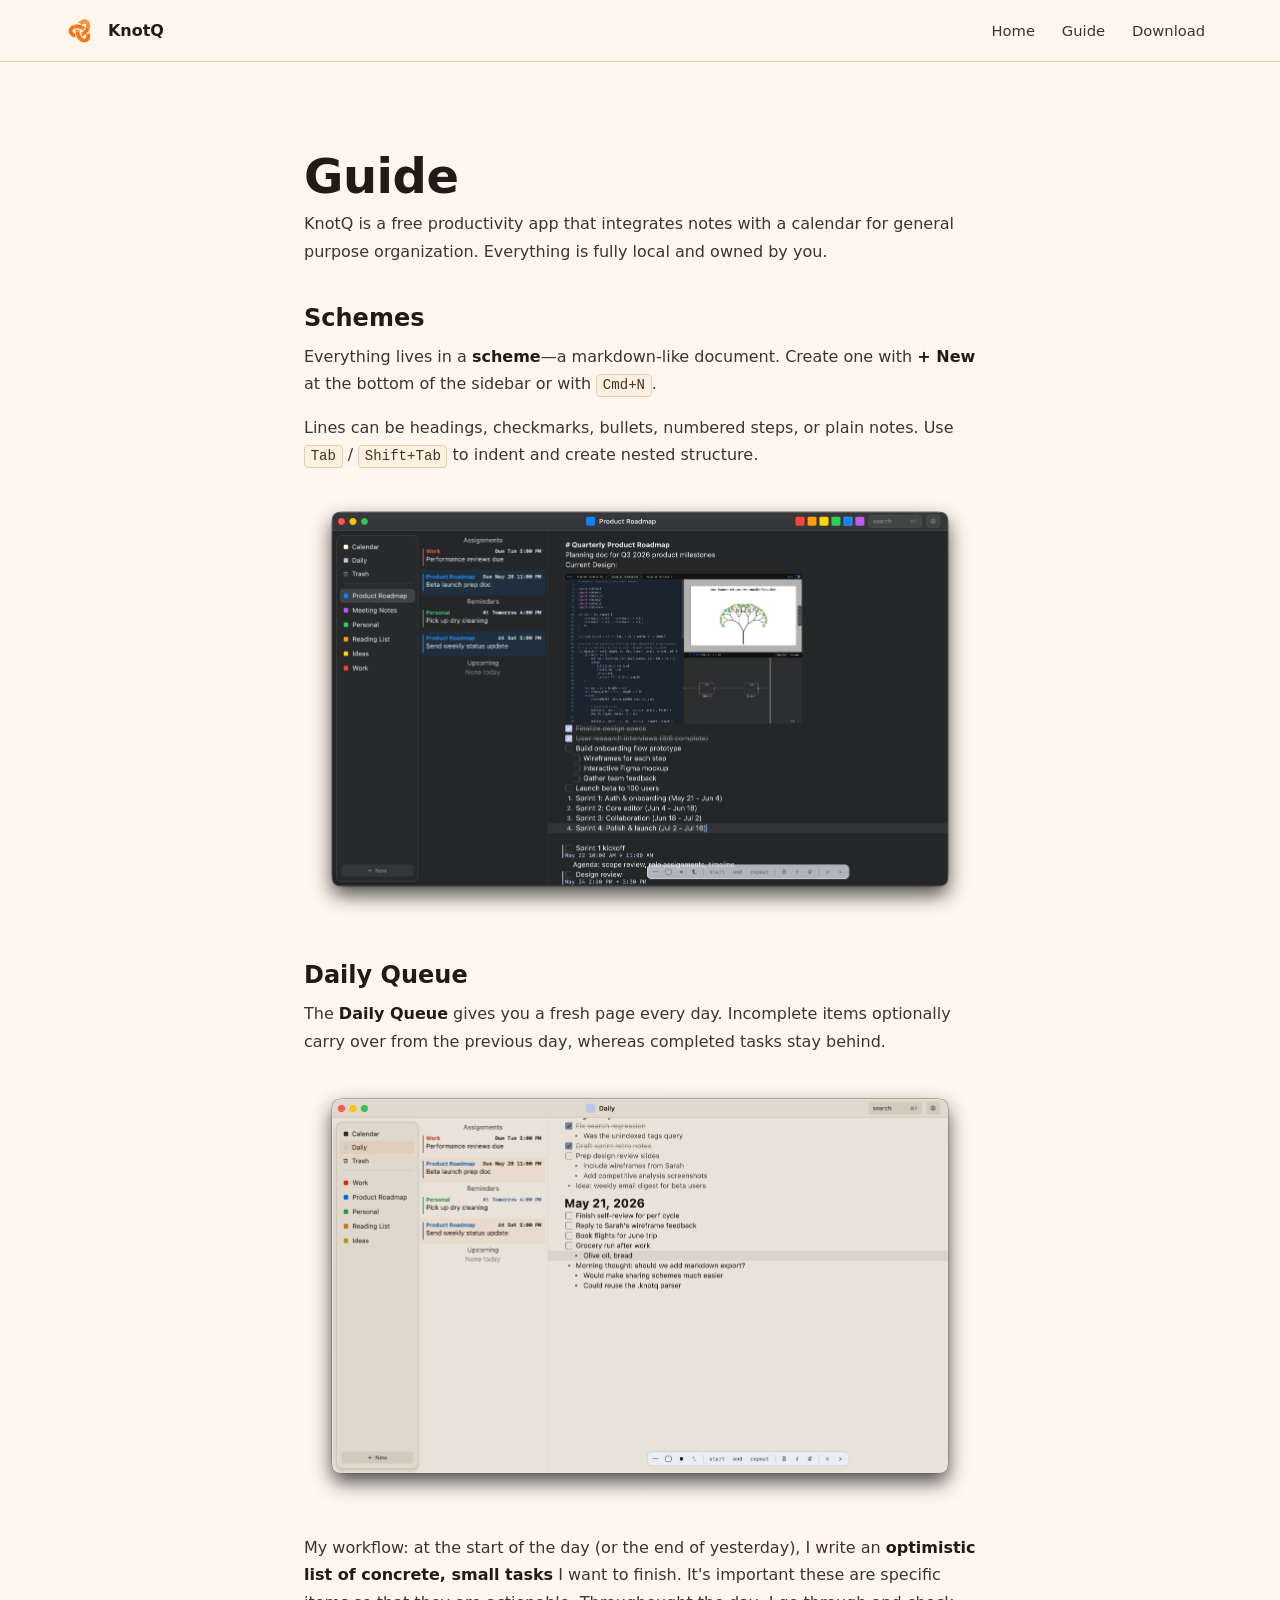
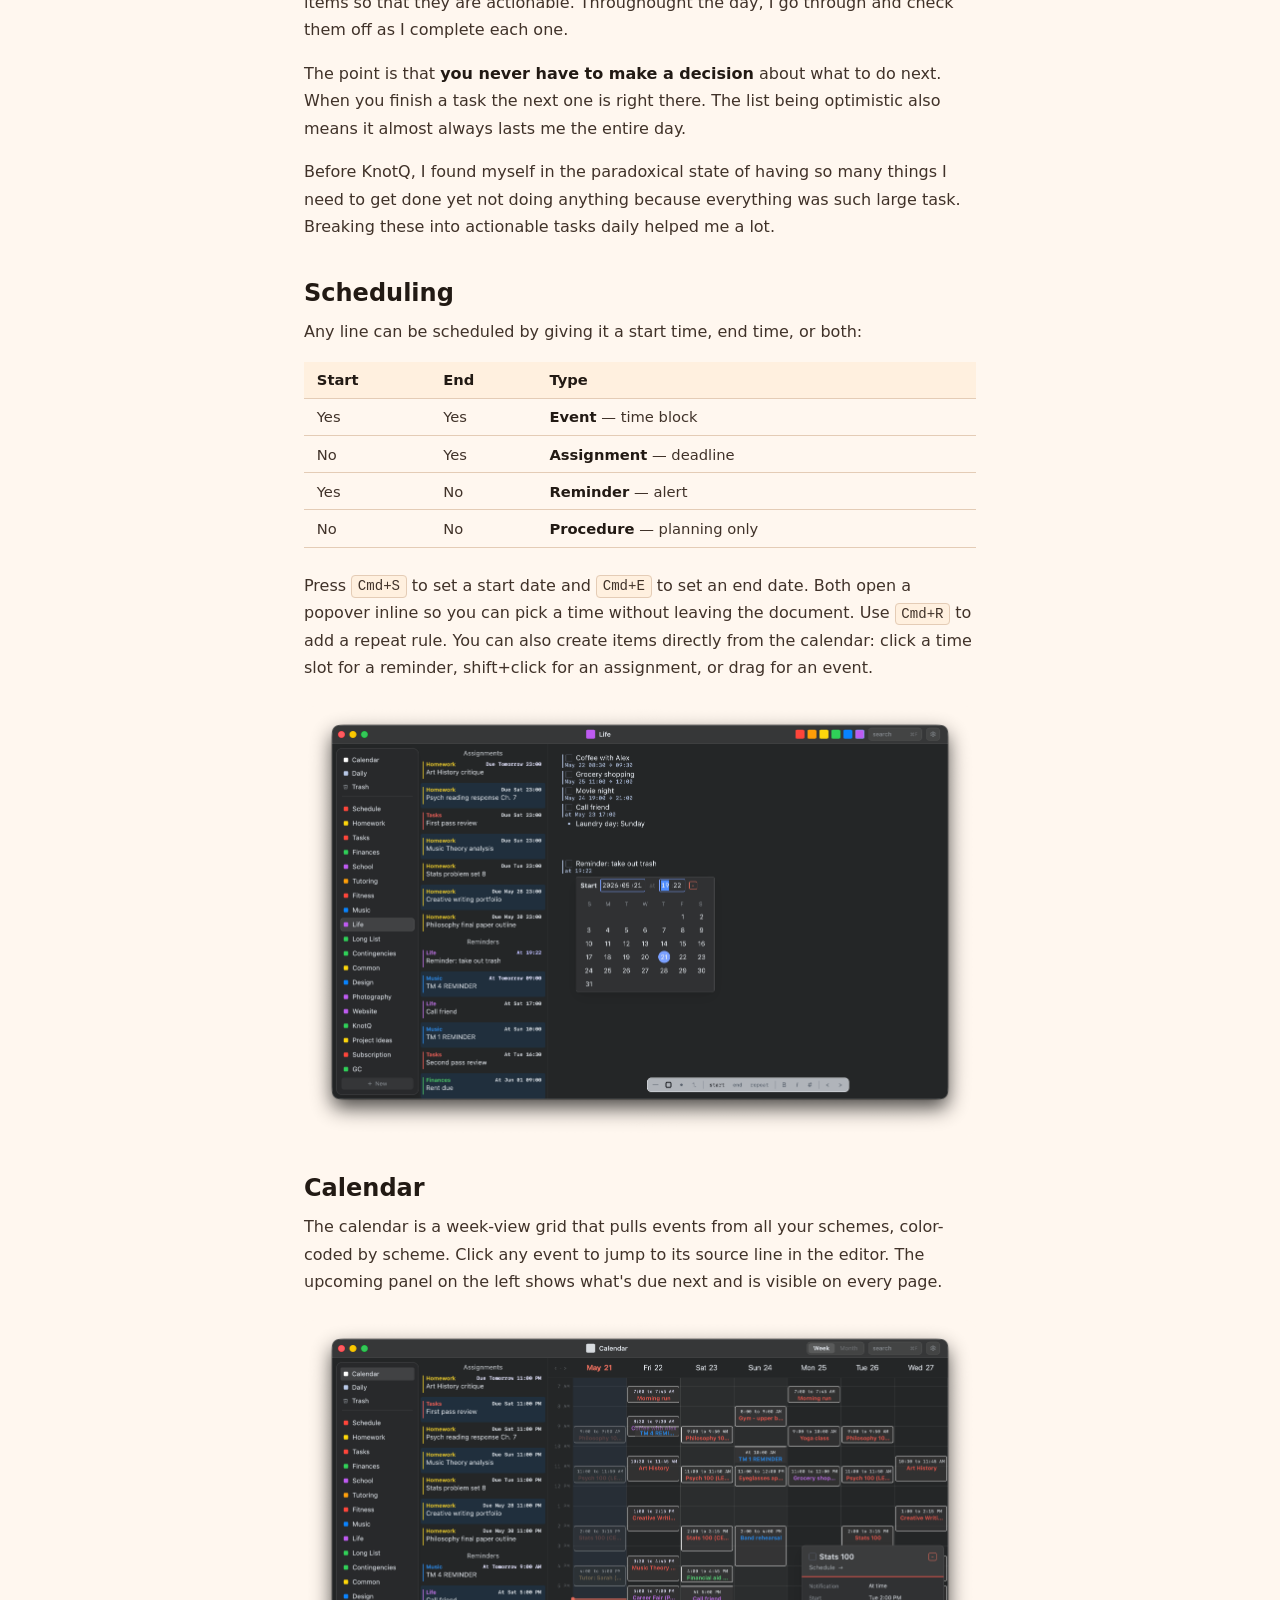
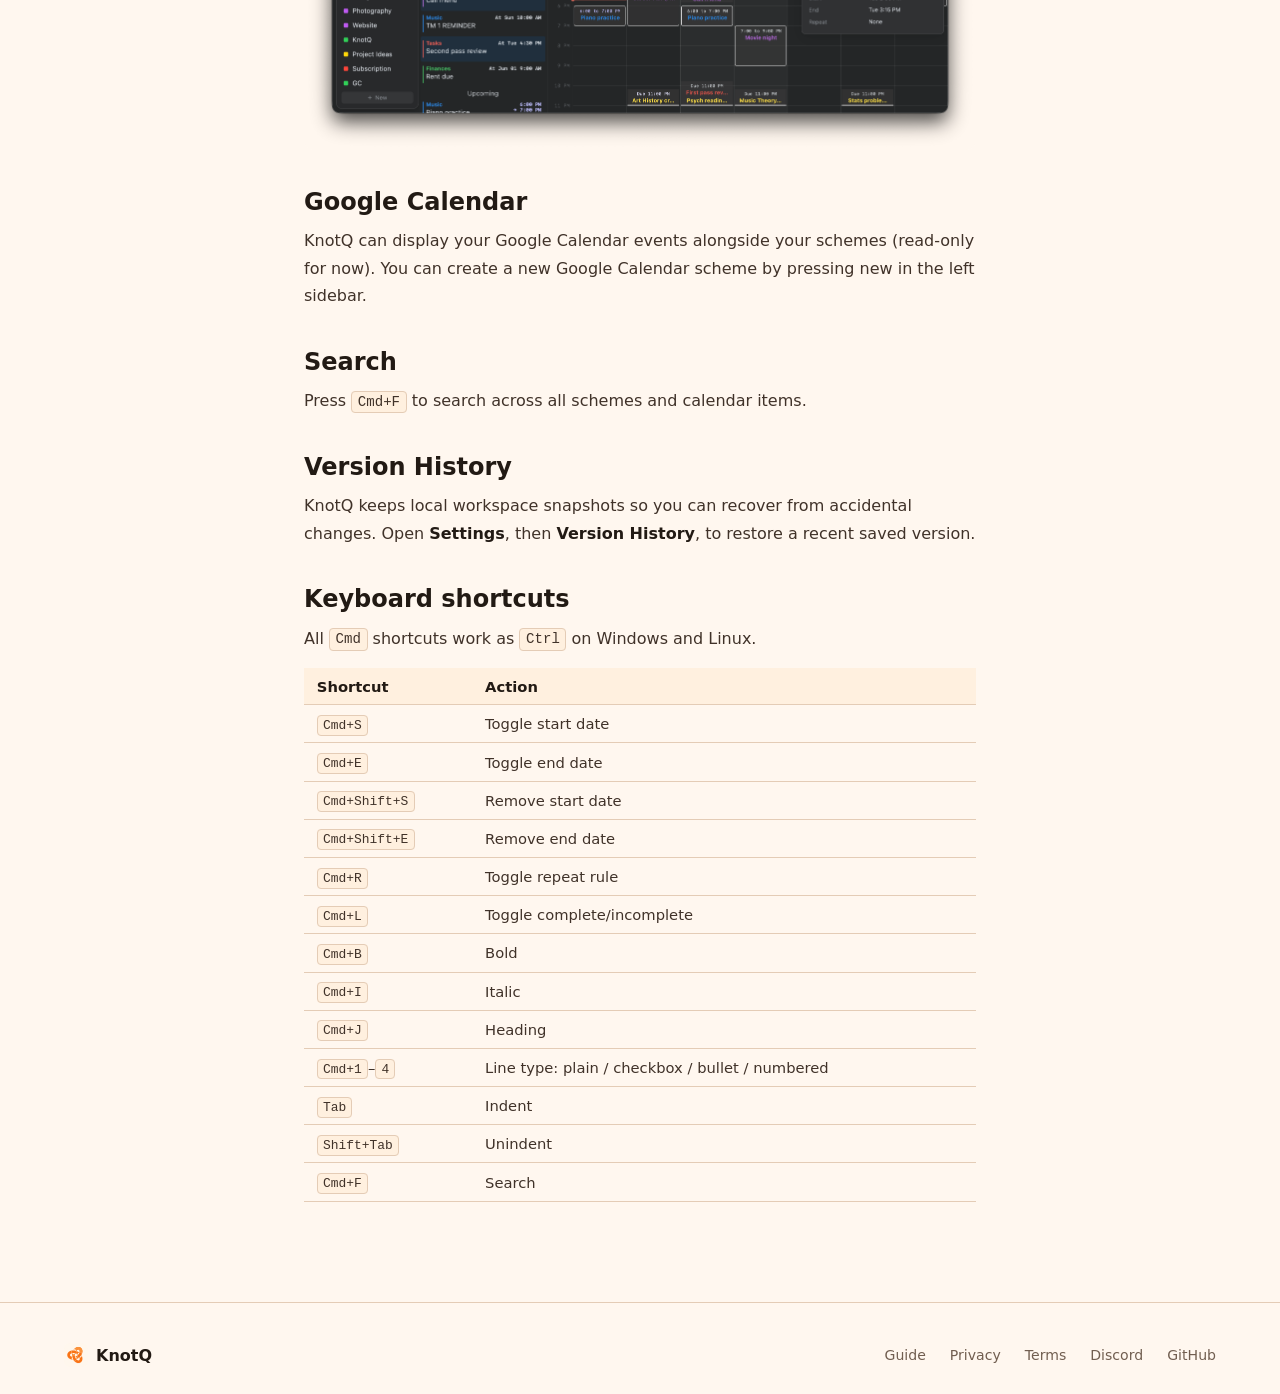
==== commit af97e9e2: "Add discord" ====
--- a/guide.html
+++ b/guide.html
@@ -3,10 +3,33 @@
     <head>
         <meta charset="utf-8">
         <meta name="viewport" content="width=device-width, initial-scale=1">
-        <meta name="description" content="Learn how to use KnotQ — schemes, scheduling, the Daily Queue, and workflows that keep you productive.">
+        <meta name="description" content="Learn how to use KnotQ: schemes, scheduling, the Daily Queue, Google Calendar import, search, version history, and keyboard shortcuts.">
+        <meta name="robots" content="index,follow,max-image-preview:large">
+        <meta name="author" content="KnotQ">
+        <meta name="application-name" content="KnotQ">
+        <meta name="apple-mobile-web-app-title" content="KnotQ">
+        <meta name="theme-color" content="#111111">
+        <meta name="color-scheme" content="dark light">
         <title>Guide &mdash; KnotQ</title>
-        <link rel="icon" type="image/svg+xml" href="/img/knotq-logo.svg">
-        <link rel="apple-touch-icon" href="/img/knotq-icon.png">
+        <link rel="canonical" href="https://www.knotq.com/guide.html">
+        <meta property="og:locale" content="en_US">
+        <meta property="og:site_name" content="KnotQ">
+        <meta property="og:title" content="KnotQ Guide &mdash; Schemes, scheduling, and Daily Queue">
+        <meta property="og:description" content="A practical guide to using KnotQ's local-first notes, tasks, calendar scheduling, Daily Queue, and keyboard shortcuts.">
+        <meta property="og:type" content="article">
+        <meta property="og:url" content="https://www.knotq.com/guide.html">
+        <meta property="og:image" content="https://www.knotq.com/img/knotq-editor.png">
+        <meta property="og:image:type" content="image/png">
+        <meta property="og:image:width" content="2694">
+        <meta property="og:image:height" content="1724">
+        <meta property="og:image:alt" content="KnotQ scheme editor showing tasks, nested notes, and scheduling controls.">
+        <meta name="twitter:card" content="summary_large_image">
+        <meta name="twitter:title" content="KnotQ Guide &mdash; Schemes, scheduling, and Daily Queue">
+        <meta name="twitter:description" content="A practical guide to using KnotQ's local-first notes, tasks, calendar scheduling, Daily Queue, and keyboard shortcuts.">
+        <meta name="twitter:image" content="https://www.knotq.com/img/knotq-editor.png">
+        <meta name="twitter:image:alt" content="KnotQ scheme editor showing tasks, nested notes, and scheduling controls.">
+        <link rel="icon" type="image/svg+xml" href="/favicon.svg">
+        <link rel="apple-touch-icon" href="/apple-touch-icon.png">
         <link rel="stylesheet" href="/css/site.css">
     </head>
     <body>
@@ -128,6 +151,7 @@
                 <a href="/guide.html">Guide</a>
                 <a href="/privacy.html">Privacy</a>
                 <a href="/terms.html">Terms</a>
+                <a href="https://discord.gg/zyeHB77scg">Discord</a>
                 <a href="https://github.com/knotq-app/knotq-app">GitHub</a>
             </nav>
         </footer>
--- a/css/site.css
+++ b/css/site.css
@@ -215,13 +215,6 @@
   margin-top: 2rem;
 }
 
-.download-status {
-  margin-top: 0.74rem;
-  min-height: 1.3rem;
-  color: var(--muted);
-  font-size: 0.86rem;
-}
-
 .product-shot {
   overflow: hidden;
 }
@@ -409,10 +402,7 @@
 
 .download-inner {
   max-width: var(--max-w);
-  display: grid;
-  grid-template-columns: minmax(0, 1fr) auto;
-  gap: 2rem;
-  align-items: center;
+  margin: 0 auto;
 }
 
 .download-inner h2 { margin-top: 0.72rem; }
@@ -423,46 +413,15 @@
   line-height: 1.6;
 }
 
-.download-actions {
-  display: flex;
-  flex-direction: column;
-  align-items: flex-end;
-  gap: 0.72rem;
-}
-
-.download-links {
-  display: flex;
-  flex-wrap: wrap;
-  gap: 0.8rem;
-  justify-content: flex-end;
-  color: var(--text);
-  font-size: 0.88rem;
-}
-
-.download-links a {
-  border-bottom: 1px solid var(--line-strong);
-  transition: color 0.15s, border-color 0.15s;
-}
-
-.download-links a:hover {
-  color: var(--accent-dark);
-  border-color: var(--accent);
-}
-
-.download-links a[aria-disabled="true"] {
-  color: var(--muted);
-}
-
 .platform-grid {
   display: grid;
-  grid-template-columns: repeat(3, 1fr);
-  gap: 1rem;
+  grid-template-columns: repeat(3, minmax(0, 1fr));
+  gap: 1.2rem;
   margin-top: 2rem;
-  max-width: 680px;
 }
 
 .platform-card {
-  padding: 1.2rem;
+  padding: 1.35rem;
   border: 1px solid var(--line);
   border-radius: 8px;
   background: rgba(255,255,255,0.6);
@@ -479,12 +438,89 @@
   line-height: 1.5;
 }
 
-.platform-card .coming-soon {
-  display: inline-block;
-  margin-top: 0.5rem;
-  color: var(--accent);
-  font-size: 0.82rem;
-  font-weight: 600;
+.platform-actions {
+  display: flex;
+  flex-wrap: wrap;
+  gap: 0.65rem;
+  margin-top: 0.95rem;
+}
+
+.platform-download {
+  min-height: 36px;
+  padding-inline: 0.9rem;
+  font-size: 0.85rem;
+}
+
+.install-command {
+  display: block;
+  margin: 0;
+  padding: 0.68rem 2.7rem 0.68rem 0.72rem;
+  overflow-x: auto;
+  border: 1px solid var(--line);
+  border-radius: 6px;
+  background: rgba(34, 26, 20, 0.05);
+  color: var(--ink);
+  font-family: var(--mono);
+  font-size: 0.72rem;
+  line-height: 1.45;
+  white-space: nowrap;
+}
+
+.command-copy {
+  position: relative;
+  margin-top: 0.72rem;
+}
+
+.copy-command {
+  position: absolute;
+  top: 50%;
+  right: 0.42rem;
+  display: inline-flex;
+  align-items: center;
+  justify-content: center;
+  width: 32px;
+  height: 32px;
+  border: 1px solid var(--line);
+  border-radius: 6px;
+  background: rgba(255, 255, 255, 0.78);
+  color: var(--text);
+  cursor: pointer;
+  transform: translateY(-50%);
+  transition: background 0.15s, border-color 0.15s, color 0.15s;
+}
+
+.copy-command:hover,
+.copy-command:focus-visible {
+  border-color: var(--accent);
+  background: var(--paper);
+  color: var(--accent-dark);
+}
+
+.copy-command svg {
+  width: 17px;
+  height: 17px;
+  fill: none;
+  stroke: currentColor;
+  stroke-width: 2;
+  stroke-linecap: round;
+  stroke-linejoin: round;
+}
+
+.copy-command .check-icon {
+  display: none;
+}
+
+.copy-command.is-copied {
+  border-color: rgba(46, 127, 88, 0.45);
+  color: var(--green);
+}
+
+.copy-command.is-copied .copy-icon {
+  display: none;
+}
+
+.copy-command.is-copied .check-icon {
+  display: block;
 }
 
 /* ─── Footer ─── */
@@ -514,6 +550,7 @@
 
 .footer-links {
   display: flex;
+  flex-wrap: wrap;
   gap: 1.5rem;
 }
 
@@ -764,14 +801,6 @@
 
   .how-grid {
     grid-template-columns: 1fr;
-  }
-
-  .download-inner {
-    grid-template-columns: 1fr;
-  }
-
-  .download-actions {
-    align-items: flex-start;
   }
 
   .platform-grid {
